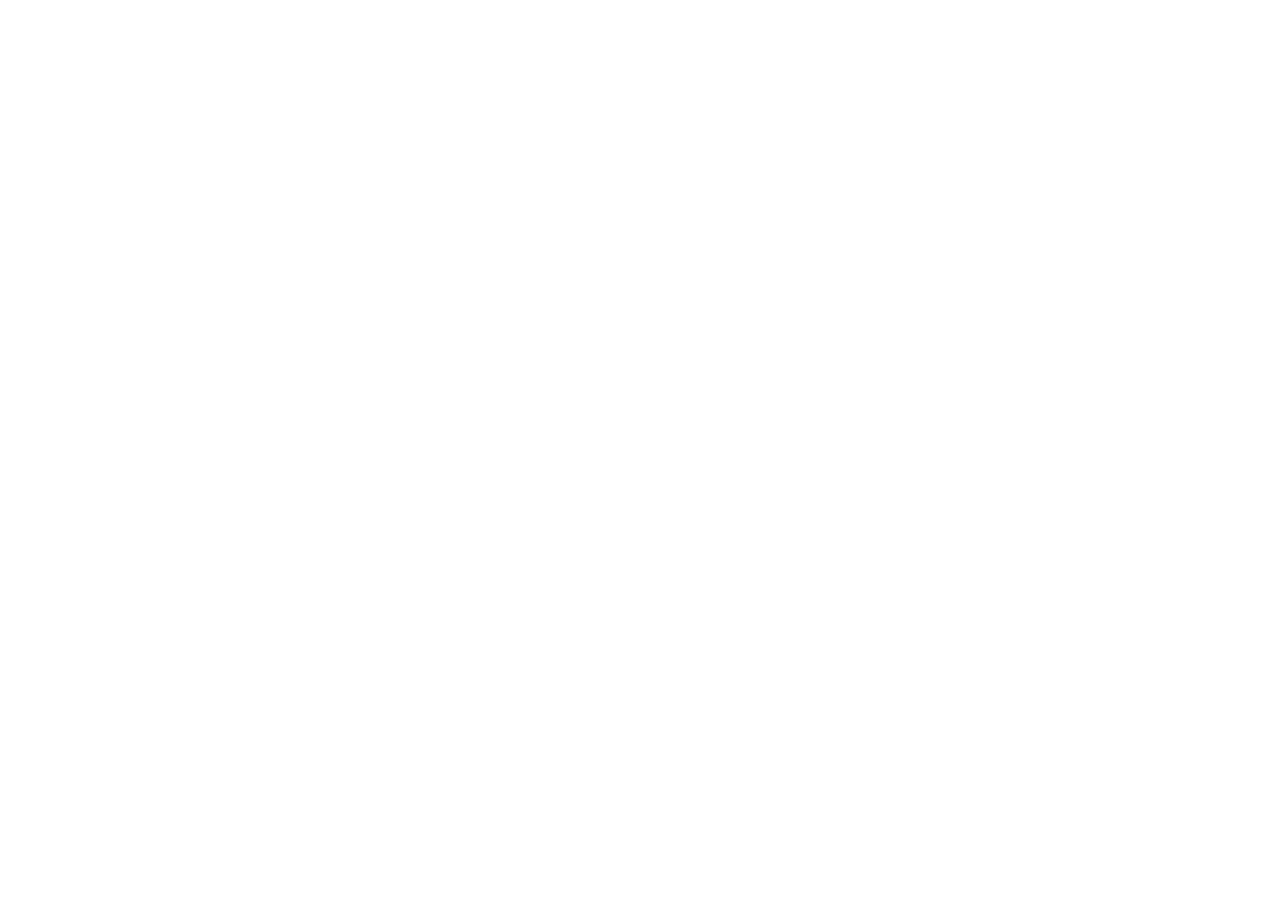
==== action_dashboard/index.html @ 4d3c616d "initial" ====
<!DOCTYPE html>
<html lang="en">
  <head>
    <meta charset="UTF-8" />
    <meta name="viewport" content="width=device-width, initial-scale=1.0" />
    <title>Genie | Start</title>
    <link rel="stylesheet" href="action.css" />
    <link rel="icon" href="../assets/icon.png" type="image/x-icon" />
  </head>
  <body class="container-body">
    <div class="sidebar-container">
      <div class="top-part">
        <div class="sidebar-icon">
          <img class="sidebar-image" src="../assets/icon.png" alt="" />
        </div>
        <div class="sidebar-button">
          <a class="button" href="../dashboard/">Dashboard</a>
          <a class="button" href="../soal/">Soal</a>
          <a class="button" href="">Profil</a>
        </div>
      </div>
      <a class="button" href="../">Keluar</a>
    </div>
    <div class="content-container">
      <div class="inner-content-container">
        <div class="inner-title">Title</div>
        <div class="material-container">
          <div id="nomor">1/5</div>
          <div id="pertanyaan">this is pertanyaan?</div>
          <div id="pilihan_1">this is 1</div>
          <div id="pilihan_2">this is 2</div>
          <div id="benar">Selamat! Jawaban kamu benar</div>
          <div id="salah">
            Jawaban yang benar, Saya sudah membaca buku Salah Asuhan karangan
            Abdoel Moeis.
          </div>
          <button id="check">Periksa jawaban</button>
          <button id="next">Pertanyaan berikutnya</button>
          <button id="finish">Selesai</button>
        </div>
      </div>
    </div>
  </body>
</html>

<script src="action.js"></script>
---- action_dashboard/action.css ----
@import url("https://fonts.googleapis.com/css2?family=Poppins:ital,wght@0,100;0,200;0,300;0,400;0,500;0,600;0,700;0,800;0,900;1,100;1,200;1,300;1,400;1,500;1,600;1,700;1,800;1,900&display=swap");

body {
  font-family: "Poppins", sans-serif;
}

* {
  box-sizing: border-box;
  margin: 0px;
}

.container-body {
  display: grid;
  grid-template-columns: 15% 85%;
  height: 100vh;
  overflow: hidden;
}
.sidebar-container {
  background-image: url("../assets/sidebar_background.png");
  background-size: cover;
  background-position: center;
  background-repeat: no-repeat;
  height: 100vh;
  width: 100%;
  padding: 4rem 0;
  display: flex;
  flex-direction: column;
  justify-content: space-between;
}
.sidebar-icon {
  background-color: white;
  display: flex;
  justify-content: center;
  align-items: center;
  height: 80px;
  width: 80px;
  border-radius: 100%;
  margin: auto;
}
.sidebar-image {
  padding: auto;
  width: 70%;
}

.content-container {
  overflow-y: auto;
}
.inner-content-container {
  overflow: auto;
  padding: 4rem;
}
.inner-title {
  color: #6dbdfa;
  font-weight: bold;
  font-size: 32px;
}

.sidebar-button {
  margin-top: 2rem;
  gap: 1rem;
  display: grid;
}
.button {
  margin-left: 2rem;
  text-decoration: none;
  color: white;
  padding: 8px 24px;
  border-top-left-radius: 16px;
  border-bottom-left-radius: 16px;
  transition: background-color 0.3s ease, transform 0.3s ease;
}

.button:hover {
  background-color: white;
  color: #5ca9d1;
}
.button:active {
  transform: scale(1.2);
}

.material-container {
  background-color: rgba(255, 255, 255, 0.9);
  border-radius: 8px;
  box-shadow: 0 4px 8px rgba(0, 0, 0, 0.2);
  display: flex;
  flex-direction: column;
  align-items: center;
  padding: 3rem;
  gap: 1rem;
  justify-content: center;
}

#pertanyaan {
  margin: 1rem 0;
}
#benar {
  color: #1FD834;
  margin: 1rem 0;
}
#salah {
  color: #FF000059;
  margin: 1rem 0;
}
#nomor {
  color: #5ca9d1; /* Text color */
  border: 2px solid #5ca9d1; /* Optional: border with same color */
  background-color: transparent; /* Optional: transparent background */
  padding: 8px 16px; /* Padding for better button appearance */
  border-radius: 4px; /* Rounded corners */
}

#finish,#next,#check, #pilihan_1, #pilihan_2 {
  color: #5ca9d1; /* Text color */
  border: 2px solid #5ca9d1; /* Optional: border with same color */
  background-color: transparent; /* Optional: transparent background */
  padding: 8px 16px; /* Padding for better button appearance */
  border-radius: 4px; /* Rounded corners */
  cursor: pointer; /* Pointer cursor on hover */
  transition: color 0.3s ease, background-color 0.3s ease; /* Smooth transition */
}
#finish:hover,#next:hover,#check:hover, #pilihan_1:hover, #pilihan_2:hover {
  color: white; /* Change text color on hover */
  background-color: #5ca9d1; /* Background color on hover */
}
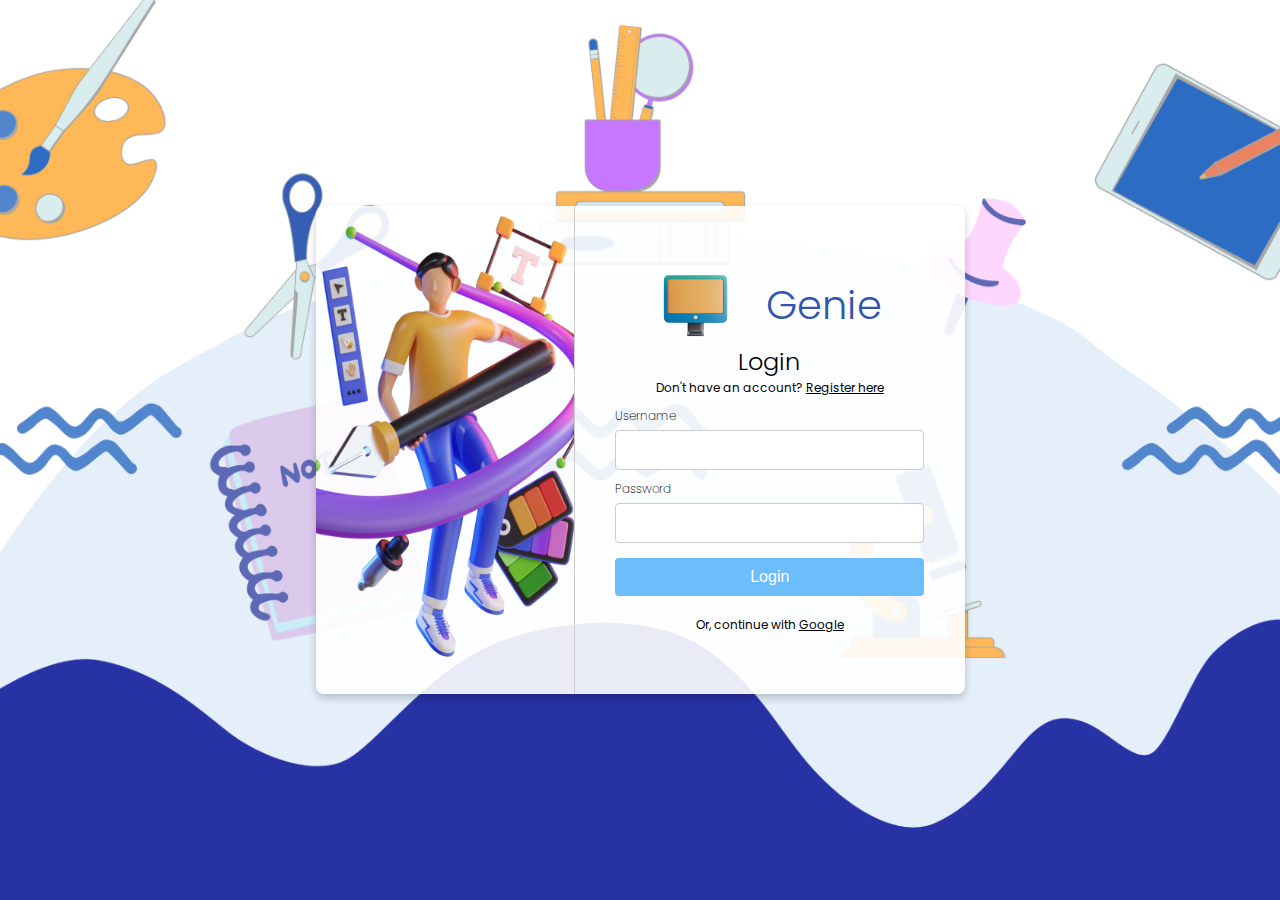
==== commit 84a1a34e: "fix relative path" ====
--- a/action_dashboard/index.html
+++ b/action_dashboard/index.html
@@ -4,7 +4,7 @@
     <meta charset="UTF-8" />
     <meta name="viewport" content="width=device-width, initial-scale=1.0" />
     <title>Genie | Start</title>
-    <link rel="stylesheet" href="action.css" />
+    <link rel="stylesheet" href="./action.css" />
     <link rel="icon" href="../assets/icon.png" type="image/x-icon" />
   </head>
   <body class="container-body">
